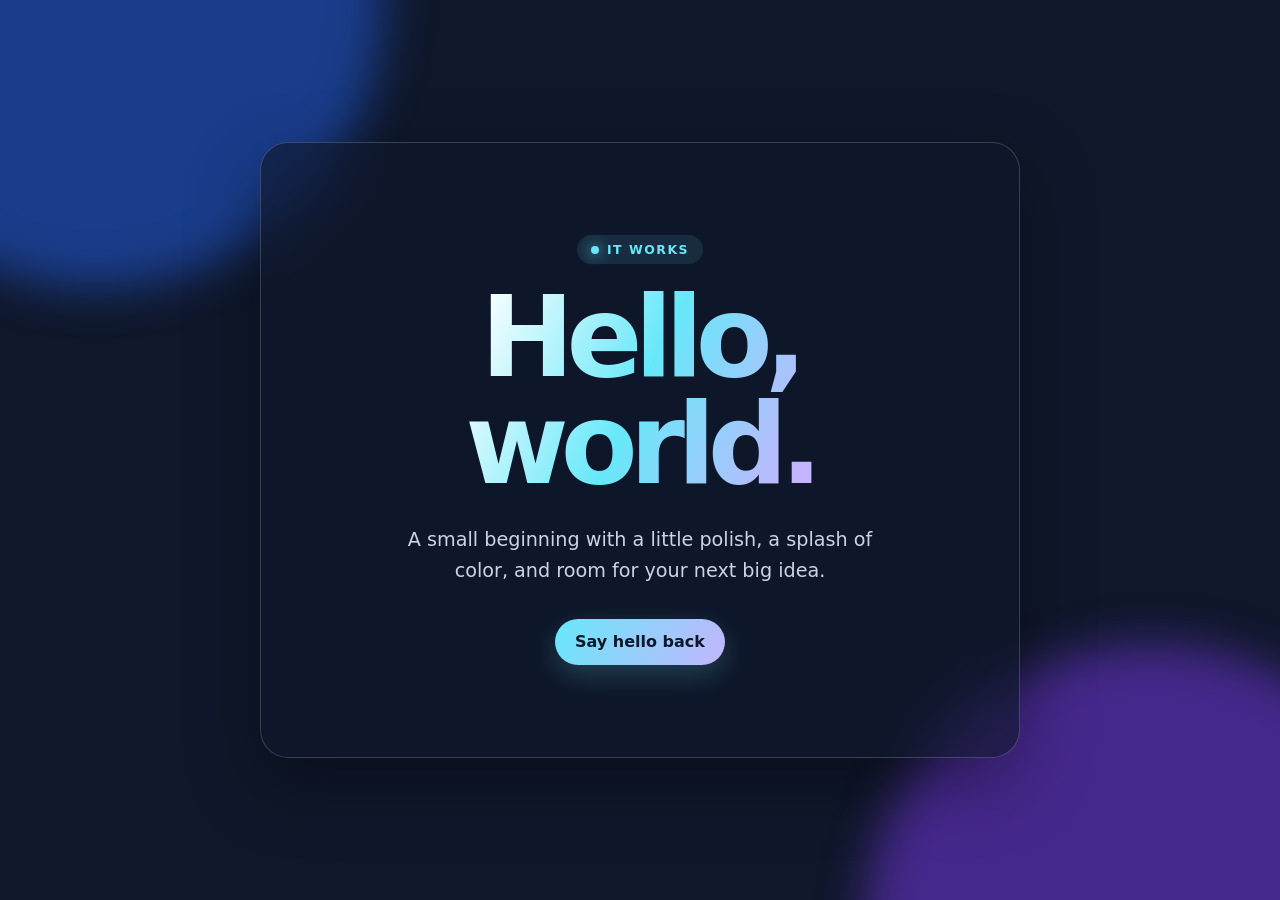
==== hello-world.html @ a225a482 "My first commit" ====
<!doctype html>
<html lang="en">
  <head>
    <meta charset="UTF-8" />
    <meta name="viewport" content="width=device-width, initial-scale=1.0" />
    <meta name="theme-color" content="#111827" />
    <title>Hello, World!</title>
    <style>
      :root {
        color-scheme: dark;
        --ink: #f8fafc;
        --muted: #cbd5e1;
        --aqua: #67e8f9;
        --violet: #c4b5fd;
      }

      * { box-sizing: border-box; }

      body {
        min-height: 100vh;
        margin: 0;
        display: grid;
        place-items: center;
        overflow: hidden;
        color: var(--ink);
        font-family: Inter, ui-sans-serif, system-ui, -apple-system, BlinkMacSystemFont, "Segoe UI", sans-serif;
        background: #0f172a;
      }

      .orb {
        position: fixed;
        width: 36rem;
        aspect-ratio: 1;
        border-radius: 50%;
        filter: blur(24px);
        opacity: .5;
        pointer-events: none;
        animation: drift 13s ease-in-out infinite alternate;
      }

      .orb.one { background: #2563eb; top: -18rem; left: -12rem; }
      .orb.two { background: #7c3aed; bottom: -20rem; right: -10rem; animation-delay: -6s; }

      main {
        width: min(92vw, 760px);
        padding: clamp(2.5rem, 8vw, 5.75rem) clamp(1.5rem, 7vw, 5rem);
        text-align: center;
        border: 1px solid rgba(255,255,255,.18);
        border-radius: 28px;
        background: rgba(15, 23, 42, .62);
        box-shadow: 0 25px 70px rgba(0, 0, 0, .35);
        backdrop-filter: blur(18px);
        animation: arrive .8s cubic-bezier(.2,.8,.2,1) both;
      }

      .eyebrow {
        display: inline-flex;
        gap: .5rem;
        align-items: center;
        margin: 0 0 1.25rem;
        padding: .45rem .85rem;
        border-radius: 999px;
        color: var(--aqua);
        font-size: .78rem;
        font-weight: 700;
        letter-spacing: .12em;
        text-transform: uppercase;
        background: rgba(103, 232, 249, .1);
      }

      .spark { width: .5rem; height: .5rem; border-radius: 50%; background: currentColor; box-shadow: 0 0 14px currentColor; }

      h1 {
        margin: 0;
        font-size: clamp(3.25rem, 12vw, 7rem);
        line-height: .95;
        letter-spacing: -.07em;
        background: linear-gradient(115deg, #fff 20%, var(--aqua) 50%, var(--violet) 78%);
        -webkit-background-clip: text;
        background-clip: text;
        color: transparent;
      }

      p { max-width: 32rem; margin: 1.65rem auto 2rem; color: var(--muted); font-size: clamp(1rem, 2.4vw, 1.2rem); line-height: 1.65; }

      button {
        padding: .85rem 1.25rem;
        border: 0;
        border-radius: 999px;
        color: #0f172a;
        font: inherit;
        font-weight: 800;
        cursor: pointer;
        background: linear-gradient(120deg, var(--aqua), var(--violet));
        box-shadow: 0 10px 28px rgba(103, 232, 249, .2);
        transition: transform .2s ease, box-shadow .2s ease;
      }

      button:hover { transform: translateY(-3px); box-shadow: 0 16px 35px rgba(103, 232, 249, .3); }
      button:focus-visible { outline: 3px solid white; outline-offset: 4px; }

      @keyframes arrive { from { opacity: 0; transform: translateY(24px) scale(.97); } to { opacity: 1; transform: none; } }
      @keyframes drift { to { transform: translate(5rem, 3rem) scale(1.15); } }

      @media (prefers-reduced-motion: reduce) { *, *::before, *::after { animation-duration: .01ms !important; transition-duration: .01ms !important; } }
    </style>
  </head>
  <body>
    <div class="orb one"></div>
    <div class="orb two"></div>
    <main>
      <div class="eyebrow"><span class="spark"></span>It works</div>
      <h1>Hello, world.</h1>
      <p>A small beginning with a little polish, a splash of color, and room for your next big idea.</p>
      <button type="button" id="greet">Say hello back</button>
    </main>
    <script>
      document.getElementById("greet").addEventListener("click", (event) => {
        event.currentTarget.textContent = "Hello to you, too! ✨";
      });
    </script>
  </body>
</html>
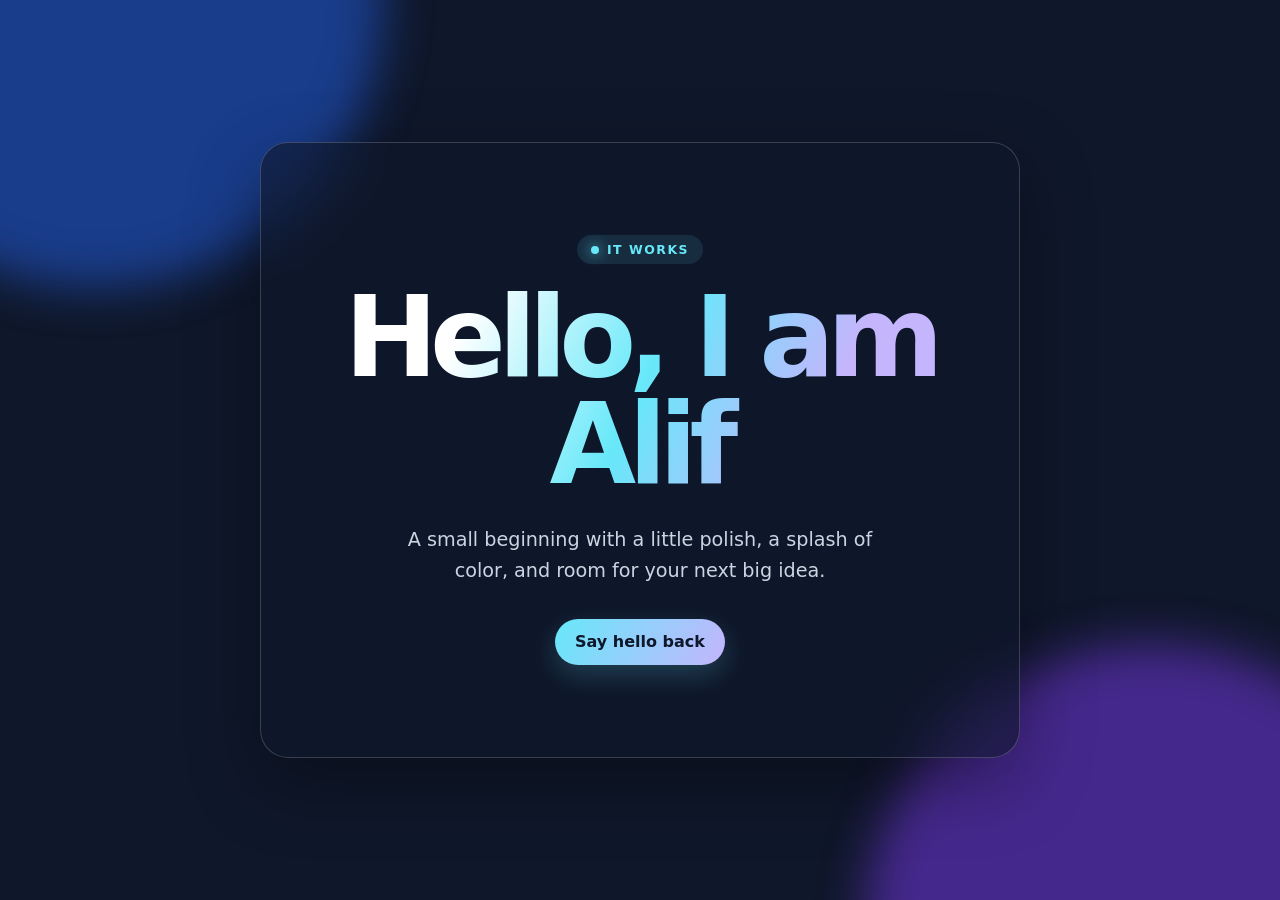
==== commit f3c81eca: "I am Alif" ====
--- a/hello-world.html
+++ b/hello-world.html
@@ -4,7 +4,7 @@
     <meta charset="UTF-8" />
     <meta name="viewport" content="width=device-width, initial-scale=1.0" />
     <meta name="theme-color" content="#111827" />
-    <title>Hello, World!</title>
+    <title>Hello, I am Alif</title>
     <style>
       :root {
         color-scheme: dark;
@@ -110,7 +110,7 @@
     <div class="orb two"></div>
     <main>
       <div class="eyebrow"><span class="spark"></span>It works</div>
-      <h1>Hello, world.</h1>
+      <h1>Hello, I am Alif</h1>
       <p>A small beginning with a little polish, a splash of color, and room for your next big idea.</p>
       <button type="button" id="greet">Say hello back</button>
     </main>
